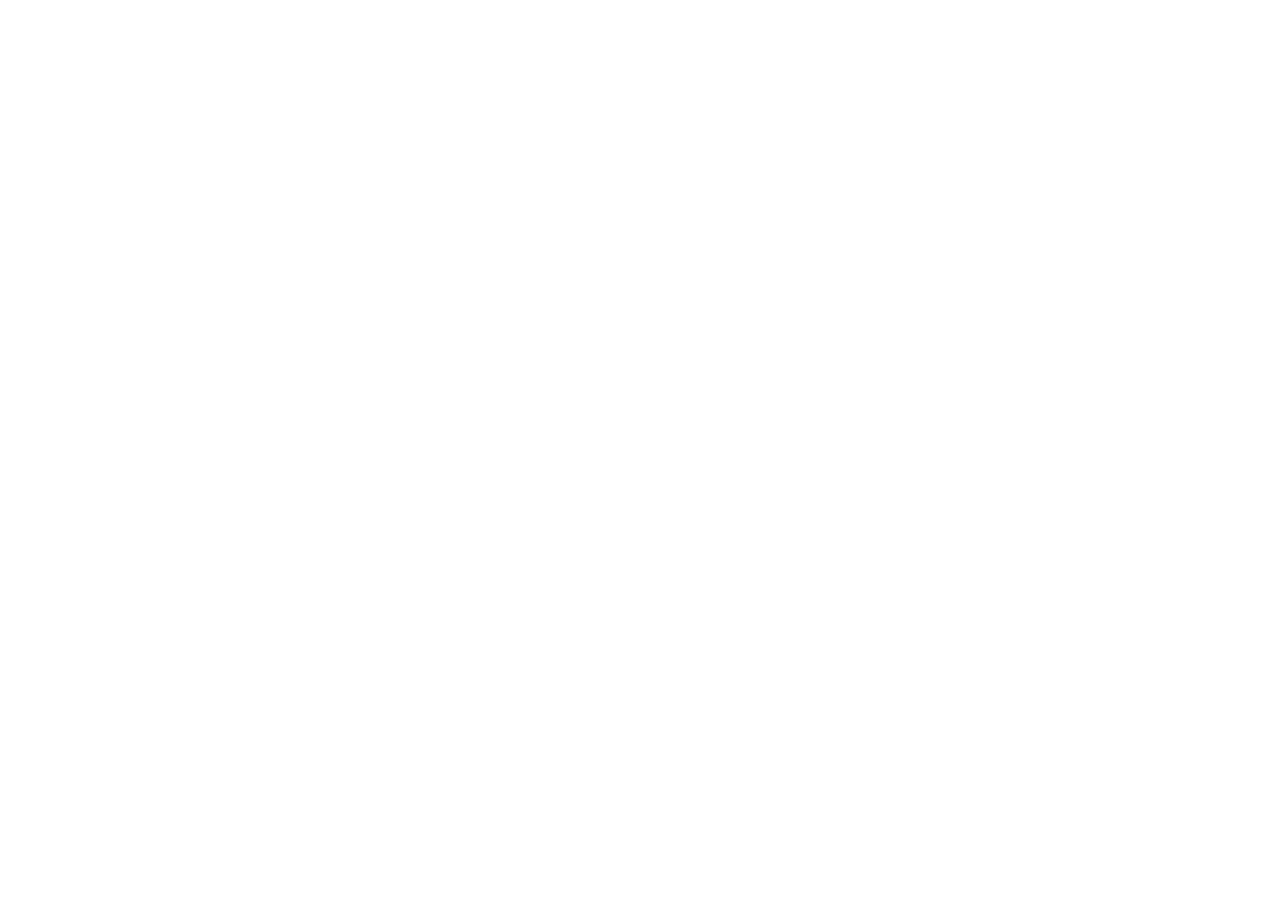
==== index.html @ a48b8518 "Initial commit" ====
<!DOCTYPE html>
<html lang="en" dir="ltr">

<head>
  <!-- Pig-Dice ? -->
  <!-- X gon' give it to yah -->
  <meta charset="utf-8">
  <title>Pig Dice | Let's get rollin'</title>
  <link rel="stylesheet" href="mdb/css/bootstrap.css">
  <link rel="stylesheet" href="mdb/css/mdb.css">
  <link rel="stylesheet" href="Css/index.css">
</head>

<body>

</body>

</html>
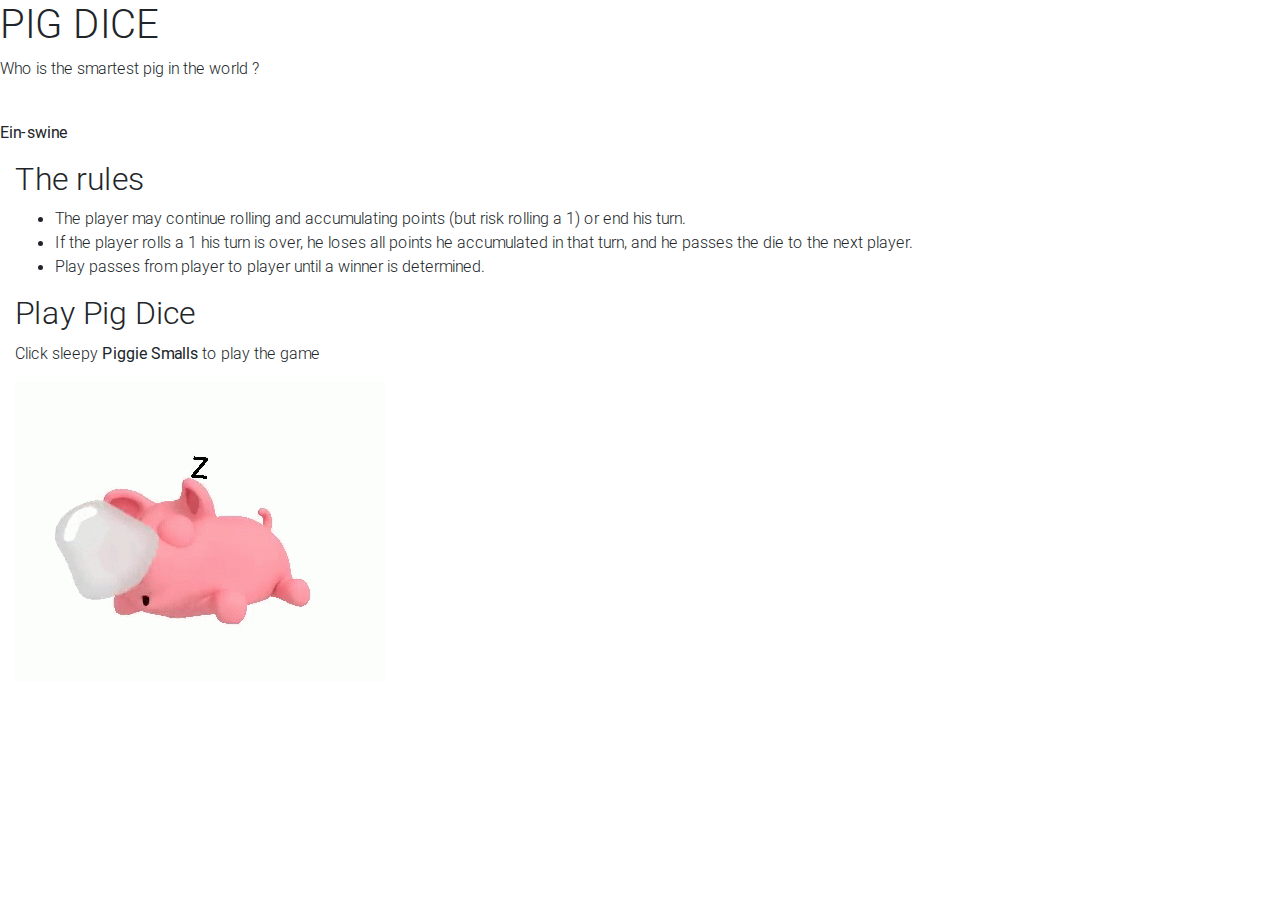
==== commit afa25af1: "Made html only for the landing page" ====
--- a/index.html
+++ b/index.html
@@ -9,10 +9,32 @@
   <link rel="stylesheet" href="mdb/css/bootstrap.css">
   <link rel="stylesheet" href="mdb/css/mdb.css">
   <link rel="stylesheet" href="Css/index.css">
+  <link rel="stylesheet" href="https://use.fontawesome.com/releases/v5.8.2/css/all.css" integrity="sha384-oS3vJWv+0UjzBfQzYUhtDYW+Pj2yciDJxpsK1OYPAYjqT085Qq/1cq5FLXAZQ7Ay" crossorigin="anonymous">
 </head>
 
 <body>
-
+  <div class="top">
+    <h1>PIG DICE</h1>
+    <p>Who is the smartest pig in the world ? <i class="fas fa-angle-double-right"></i></p><br>
+    <p><strong>Ein-swine </strong><i class="fas fa-piggy-bank"></i></p>
+  </div>
+  <div class="rules">
+    <div class="col-md-12">
+      <h2>The rules</h2>
+      <ul>
+        <li>The player may continue rolling and accumulating points (but risk rolling a 1) or end his turn.</li>
+        <li>If the player rolls a 1 his turn is over, he loses all points he accumulated in that turn, and he passes the die to the next player.</li>
+        <li>Play passes from player to player until a winner is determined.</li>
+      </ul>
+    </div>
+  </div>
+  <div class="play-the-game">
+    <div class="col-md-12">
+      <h2>Play Pig Dice</h2>
+      <p>Click sleepy <strong>Piggie Smalls</strong> to play the game</p>
+      <a href="play.html"><img src="./Images/pig-sleepy-1.gif" alt="Piggie Smalls sleeping" class="img-fluid"></a>
+    </div>
+  </div>
 </body>
 
 </html>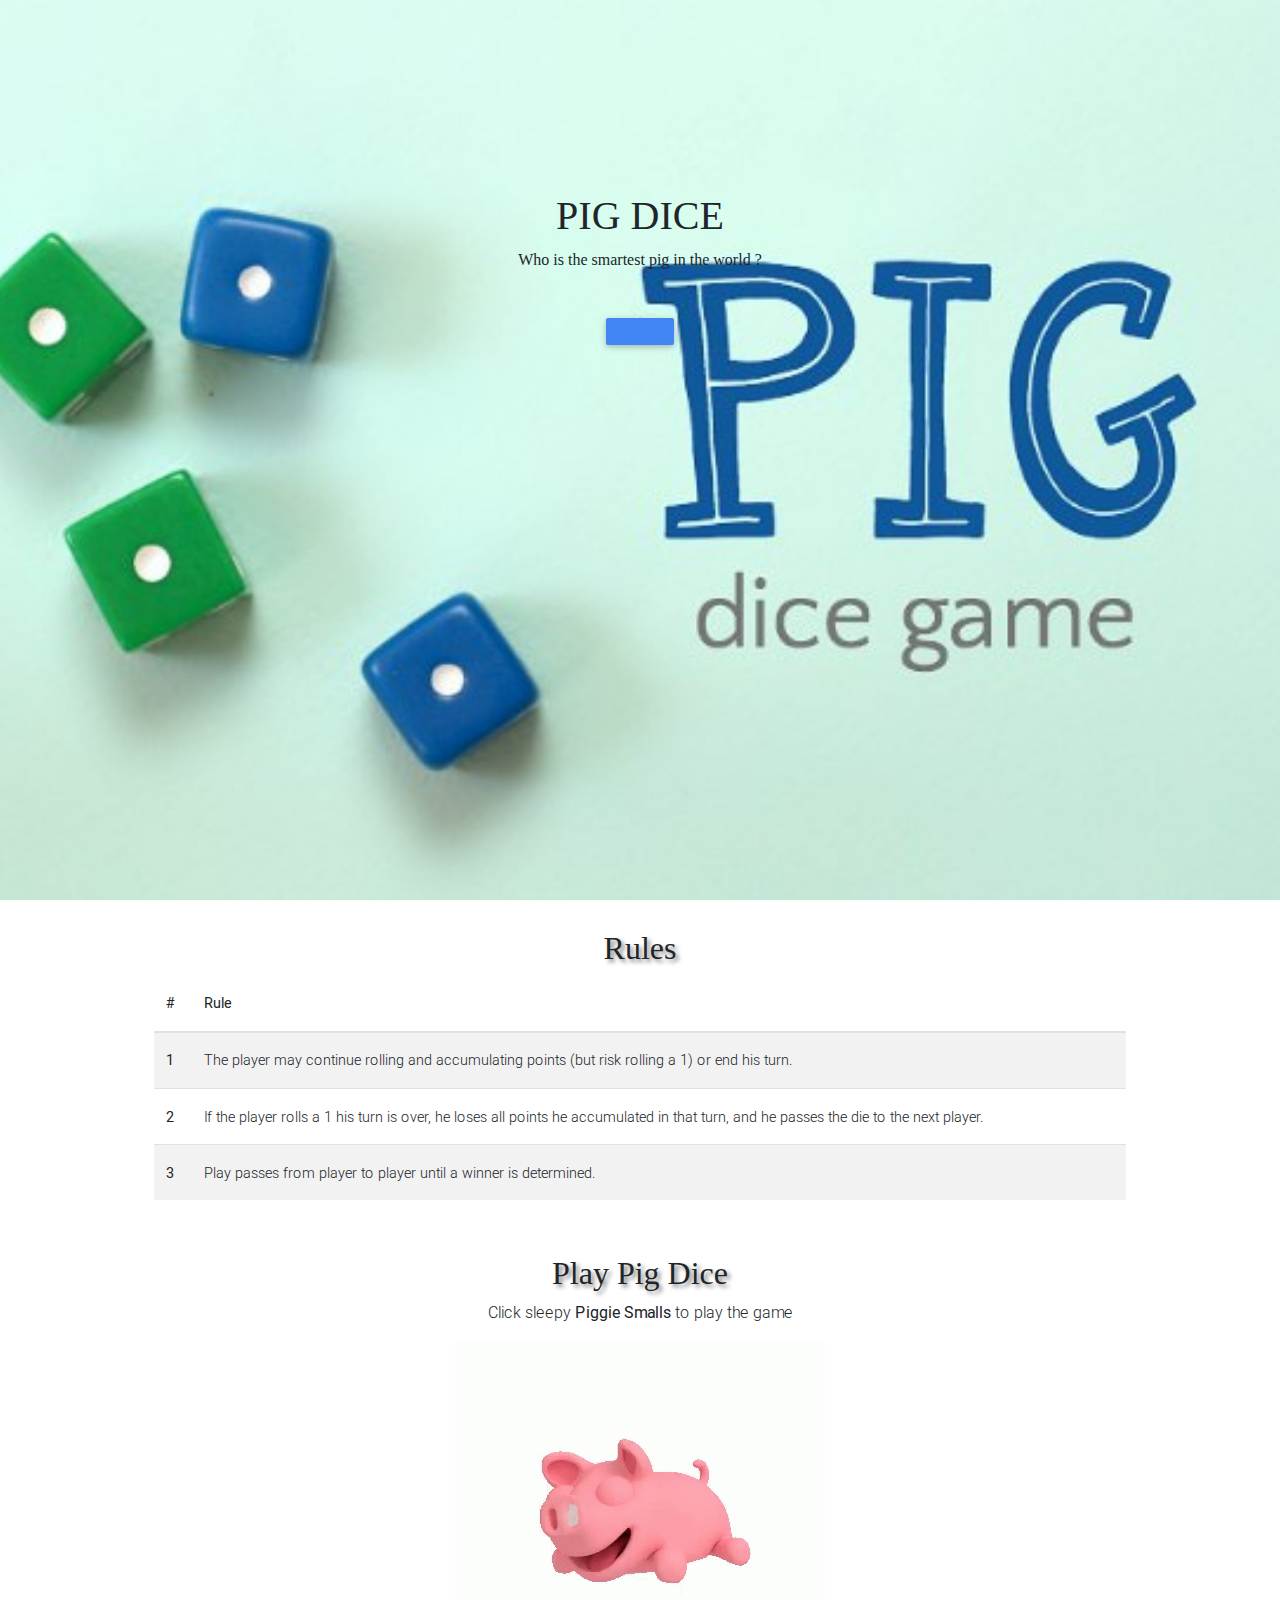
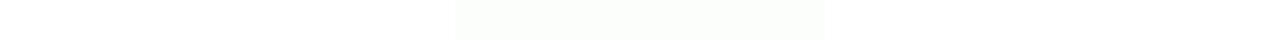
==== commit 1c74a995: "Styled the landing page" ====
--- a/index.html
+++ b/index.html
@@ -5,36 +5,60 @@
   <!-- Pig-Dice ? -->
   <!-- X gon' give it to yah -->
   <meta charset="utf-8">
+  <meta name="viewport" content="width=device-width, initial-scale=1.0">
   <title>Pig Dice | Let's get rollin'</title>
   <link rel="stylesheet" href="mdb/css/bootstrap.css">
   <link rel="stylesheet" href="mdb/css/mdb.css">
   <link rel="stylesheet" href="Css/index.css">
   <link rel="stylesheet" href="https://use.fontawesome.com/releases/v5.8.2/css/all.css" integrity="sha384-oS3vJWv+0UjzBfQzYUhtDYW+Pj2yciDJxpsK1OYPAYjqT085Qq/1cq5FLXAZQ7Ay" crossorigin="anonymous">
+  <link href="https://fonts.googleapis.com/css?family=Baloo+Bhai|Bitter|Hind|Lora|Permanent+Marker|Prompt|Yeon+Sung" rel="stylesheet">
 </head>
 
 <body>
   <div class="top">
-    <h1>PIG DICE</h1>
-    <p>Who is the smartest pig in the world ? <i class="fas fa-angle-double-right"></i></p><br>
-    <p><strong>Ein-swine </strong><i class="fas fa-piggy-bank"></i></p>
+    <h1 class="animated bounce infinite">PIG DICE</h1>
+    <p>Who is the smartest pig in the world ? </p><br>
+    <span class="piggy-click"><button type="button" class="btn btn-primary"><i class="fas fa-piggy-bank"></i></button></span><br>
+    <p id="einswine"><strong> Ein-swine &#128513;</strong></p><br>
+    <a href="#rules"><i class="fas fa-angle-double-down" id="arrow-hidden"></i></a><br>
+    <i class="fas fa-angle-double-down" id="arrow-showing"></i>
   </div>
-  <div class="rules">
-    <div class="col-md-12">
-      <h2>The rules</h2>
-      <ul>
-        <li>The player may continue rolling and accumulating points (but risk rolling a 1) or end his turn.</li>
-        <li>If the player rolls a 1 his turn is over, he loses all points he accumulated in that turn, and he passes the die to the next player.</li>
-        <li>Play passes from player to player until a winner is determined.</li>
-      </ul>
-    </div>
+  <div class="rules" id="rules">
+    <h2>Rules</h2>
+    <table class="table table-striped">
+      <thead>
+        <tr>
+          <th scope="col">#</th>
+          <th scope="col">Rule</th>
+        </tr>
+      </thead>
+      <tbody>
+        <tr>
+          <th scope="row">1</th>
+          <td>The player may continue rolling and accumulating points (but risk rolling a 1) or end his turn.</td>
+        </tr>
+        <tr>
+          <th scope="row">2</th>
+          <td>If the player rolls a 1 his turn is over, he loses all points he accumulated in that turn, and he passes the die to the next player.</td>
+        </tr>
+        <tr>
+          <th scope="row">3</th>
+          <td>Play passes from player to player until a winner is determined.</td>
+        </tr>
+      </tbody>
+    </table>
   </div>
   <div class="play-the-game">
     <div class="col-md-12">
       <h2>Play Pig Dice</h2>
       <p>Click sleepy <strong>Piggie Smalls</strong> to play the game</p>
-      <a href="play.html"><img src="./Images/pig-sleepy-1.gif" alt="Piggie Smalls sleeping" class="img-fluid"></a>
+      <a href="play.html"><img src="./Images/pig-sleepy-1.gif" data-src="./Images/pig-sleepy-1.gif" data-hover="./Images/pig-typing.gif" alt="Piggie Smalls sleeping" class="img-fluid" id="piggie"></a>
     </div>
   </div>
+  <script src="https://code.jquery.com/jquery-3.4.1.js" integrity="sha256-WpOohJOqMqqyKL9FccASB9O0KwACQJpFTUBLTYOVvVU=" crossorigin="anonymous"></script>
+  <script type="text/javascript" src="scripts.js">
+
+  </script>
 </body>
 
 </html>--- a/Css/index.css
+++ b/Css/index.css
@@ -0,0 +1,76 @@
+html {
+  scroll-behavior: smooth;
+}
+
+body {
+  text-align: center;
+}
+
+.top {
+  background-image: url("../Images/background.jpg");
+  background-position: center;
+  background-repeat: no-repeat;
+  background-size: cover;
+  height: 100vh;
+  background-attachment: fixed;
+  font-family: "Permanent Marker";
+}
+
+.top h1 {
+  padding-top: 15%;
+}
+
+#arrow-showing {
+  font-size: 27px;
+  color: coral;
+}
+
+#arrow-hidden {
+  display: none;
+  font-size: 27px;
+  border: 1px dotted black;
+  padding: 0.5%;
+  border-radius: 50%;
+}
+
+.top .fa-angle-double-right {
+  font-size: 27px;
+}
+
+.top .fa-angle-double-right:hover {
+  color: orange;
+  transition: 0.4s;
+}
+
+.top #einswine {
+  display: none;
+  font-family: "Bitter";
+  padding-bottom: 3%;
+}
+
+/* .top .fa-angle-double-down {
+  border: 1px dotted black;
+  padding: 0.5%;
+  border-radius: 50%;
+  font-size: 27px;
+}
+
+.top .fa-angle-double-down:hover {
+  color: orange;
+  transition: 0.4s;
+} */
+.rules {
+  margin: 0 12%;
+  text-align: left;
+}
+
+h2 {
+  text-align: center;
+  padding-top: 3%;
+  font-family: "Baloo Bhai";
+  text-shadow: 3px 3px 4px grey;
+}
+
+.rules ul {
+  text-align: left;
+}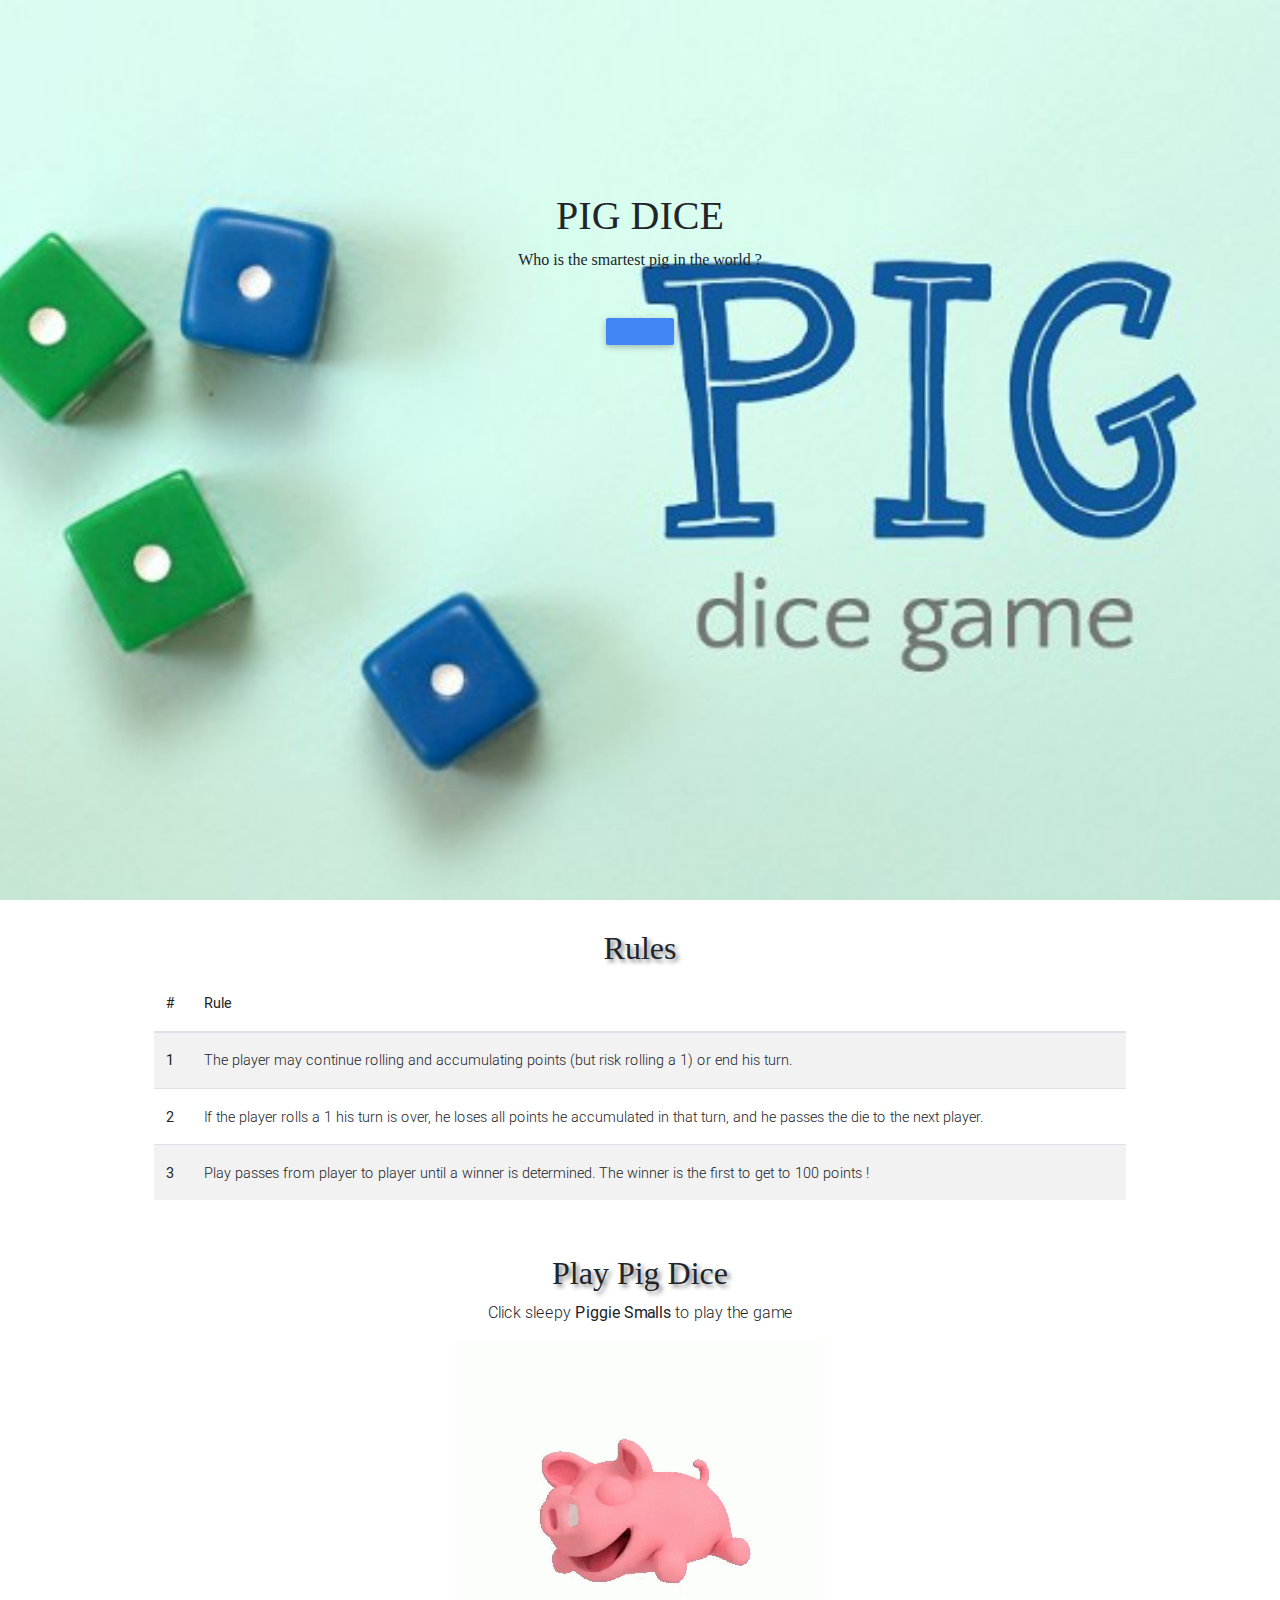
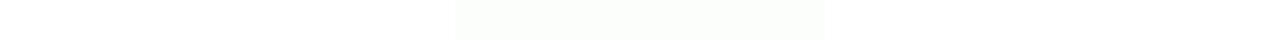
==== commit 2e484fc6: "Added gameplay page and styled it" ====
--- a/index.html
+++ b/index.html
@@ -18,7 +18,7 @@
   <div class="top">
     <h1 class="animated bounce infinite">PIG DICE</h1>
     <p>Who is the smartest pig in the world ? </p><br>
-    <span class="piggy-click"><button type="button" class="btn btn-primary"><i class="fas fa-piggy-bank"></i></button></span><br>
+    <button type="button" class="btn btn-primary"><i class="fas fa-piggy-bank"></i></button><br>
     <p id="einswine"><strong> Ein-swine &#128513;</strong></p><br>
     <a href="#rules"><i class="fas fa-angle-double-down" id="arrow-hidden"></i></a><br>
     <i class="fas fa-angle-double-down" id="arrow-showing"></i>
@@ -43,7 +43,7 @@
         </tr>
         <tr>
           <th scope="row">3</th>
-          <td>Play passes from player to player until a winner is determined.</td>
+          <td>Play passes from player to player until a winner is determined. The winner is the first to get to 100 points !</td>
         </tr>
       </tbody>
     </table>
